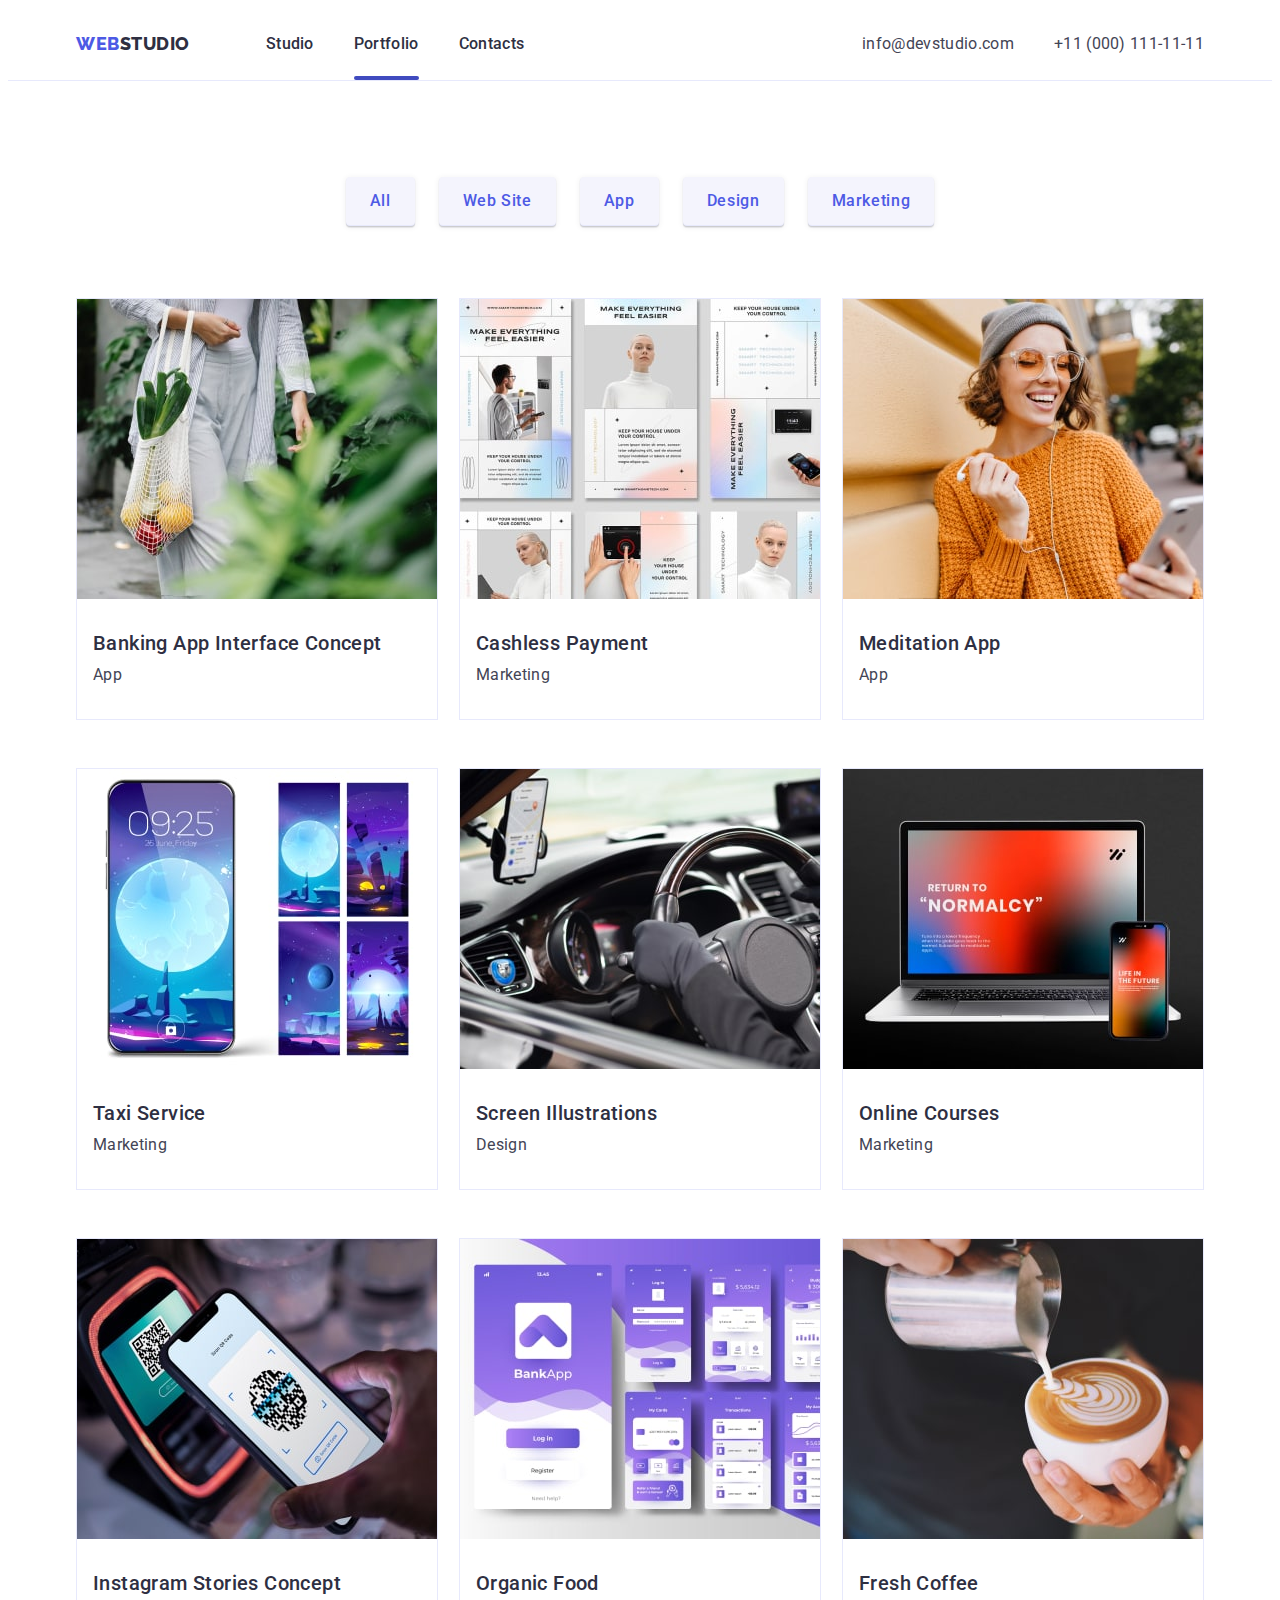
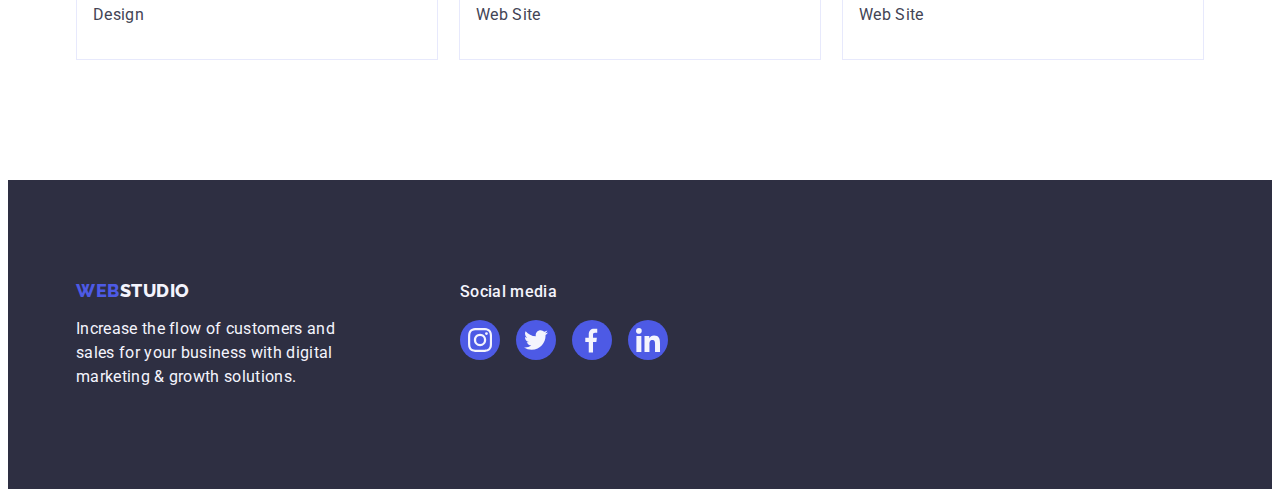
==== portfolio.html @ ac633e46 "Initial commit" ====
<!-- @format -->

<!DOCTYPE html>
<html lang="en">
  <head>
    <meta charset="UTF-8" />
    <meta http-equiv="X-UA-Compatible" content="IE=edge" />
    <meta name="viewport" content="width=device-width, initial-scale=1.0" />
    <title>WebStudio</title>
    <link rel="preconnect" href="https://fonts.googleapis.com" />
    <link rel="preconnect" href="https://fonts.gstatic.com" crossorigin />
    <link
      href="https://fonts.googleapis.com/css2?family=Raleway:wght@800&family=Roboto:wght@400;500;700;900&display=swap"
      rel="stylesheet"
    />
    <link
      rel="stylesheet"
      href="https://cdnjs.cloudflare.com/ajax/libs/modern-normalize/1.1.0/modern-normalize.min.css"
      integrity="sha512-wpPYUAdjBVSE4KJnH1VR1HeZfpl1ub8YT/NKx4PuQ5NmX2tKuGu6U/JRp5y+Y8XG2tV+wKQpNHVUX03MfMFn9Q=="
      crossorigin="anonymous"
      referrerpolicy="no-referrer"
    />
    <link href="https://unpkg.com/aos@2.3.1/dist/aos.css" rel="stylesheet" />

    <link rel="stylesheet" href="./css/styles.css" />
  </head>

  <!-- Main Page -->
  <body>
    <!-- Top Line -->
    <header class="header">
      <div class="container header-container">
        <nav class="header-nav">
          <a href="./index.html" class="logo link"
            >Web<span class="logo studio">Studio</span></a
          >
          <ul class="site-nav list">
            <li>
              <a class="item link" href="./index.html">Studio</a>
            </li>
            <li>
              <a class="item link current" href="./portfolio.html">Portfolio</a>
            </li>
            <li>
              <a class="item link" href="">Contacts</a>
            </li>
          </ul>
        </nav>

        <address class="address-container">
          <ul class="cont-nav list">
            <li class="header-cont-item">
              <a class="header-cont-list link" href="mailto:info@devstudio.com"
                >info@devstudio.com</a
              >
            </li>
            <li class="header-cont-item">
              <a
                class="header-cont-list link telephone"
                href="tel:+110001111111"
                >+11 (000) 111-11-11</a
              >
            </li>
          </ul>
        </address>
      </div>
    </header>
    <!-- main -->
    <main>
      <!-- Filter -->

      <section class="main-section">
        <div class="container container-main">
          <h1 hidden>Portfolio</h1>
          <ul class="navigation-list link">
            <li class="navigation-item">
              <button type="button" class="nav-button">All</button>
            </li>
            <li class="navigation-item">
              <button type="button" class="nav-button">Web Site</button>
            </li>
            <li class="navigation-item">
              <button type="button" class="nav-button">App</button>
            </li>
            <li class="navigation-item">
              <button type="button" class="nav-button">Design</button>
            </li>
            <li class="navigation-item">
              <button type="button" class="nav-button">Marketing</button>
            </li>
          </ul>

          <ul class="works-list">
            <li class="works-item">
              <a class="works-link link" href="">
                <div class="works-cover-wrap">
                  <img
                    class="works-photo"
                    src="./images/img1hw2.jpg"
                    alt="Banking App"
                    width="360"
                    height="300"
                  />
                  <p class="works-cover-text">
                    14 Stylish and User-Friendly App Design Concepts · Task
                    Manager App · Calorie Tracker App · Exotic Fruit Ecommerce
                    App · Cloud Storage App
                  </p>
                </div>
                <div class="works-description">
                  <h2 class="works-item-title">
                    Banking App Interface Concept
                  </h2>
                  <p class="works-item-text">App</p>
                </div>
              </a>
            </li>
            <li class="works-item">
              <a class="works-link link" href="">
                <div class="works-cover-wrap">
                  <img
                    class="works-photo"
                    src="./images/img2hw2.jpg"
                    alt="Payment"
                    width="360"
                    height="300"
                  />
                  <p class="works-cover-text">
                    14 Stylish and User-Friendly App Design Concepts · Task
                    Manager App · Calorie Tracker App · Exotic Fruit Ecommerce
                    App · Cloud Storage App
                  </p>
                </div>
                <div class="works-description">
                  <h2 class="works-item-title">Cashless Payment</h2>
                  <p class="works-item-text">Marketing</p>
                </div>
              </a>
            </li>
            <li class="works-item">
              <a class="works-link link" href="">
                <div class="works-cover-wrap">
                  <img
                    class="works-photo"
                    src="./images/img3hw2.jpg"
                    alt="Сomputer"
                    width="360"
                    height="300"
                  />
                  <p class="works-cover-text">
                    14 Stylish and User-Friendly App Design Concepts · Task
                    Manager App · Calorie Tracker App · Exotic Fruit Ecommerce
                    App · Cloud Storage App
                  </p>
                </div>
                <div class="works-description">
                  <h2 class="works-item-title">Meditation App</h2>
                  <p class="works-item-text">App</p>
                </div>
              </a>
            </li>
            <li class="works-item">
              <a class="works-link link" href="">
                <div class="works-cover-wrap">
                  <img
                    class="works-photo"
                    src="./images/img4hw2.jpg"
                    alt="Taxi"
                    width="360"
                    height="300"
                  />
                  <p class="works-cover-text">
                    14 Stylish and User-Friendly App Design Concepts · Task
                    Manager App · Calorie Tracker App · Exotic Fruit Ecommerce
                    App · Cloud Storage App
                  </p>
                </div>
                <div class="works-description">
                  <h2 class="works-item-title">Taxi Service</h2>
                  <p class="works-item-text">Marketing</p>
                </div>
              </a>
            </li>
            <li class="works-item">
              <a class="works-link link" href="">
                <div class="works-cover-wrap">
                  <img
                    class="works-photo"
                    src="./images/img5hw2.jpg"
                    alt="Telephone"
                    width="360"
                    height="300"
                  />
                  <p class="works-cover-text">
                    14 Stylish and User-Friendly App Design Concepts · Task
                    Manager App · Calorie Tracker App · Exotic Fruit Ecommerce
                    App · Cloud Storage App
                  </p>
                </div>
                <div class="works-description">
                  <h2 class="works-item-title">Screen Illustrations</h2>
                  <p class="works-item-text">Design</p>
                </div>
              </a>
            </li>
            <li class="works-item">
              <a class="works-link link" href="">
                <div class="works-cover-wrap">
                  <img
                    class="works-photo"
                    src="./images/img6hw2.jpg"
                    alt="Woman"
                    width="360"
                    height="300"
                  />
                  <p class="works-cover-text">
                    14 Stylish and User-Friendly App Design Concepts · Task
                    Manager App · Calorie Tracker App · Exotic Fruit Ecommerce
                    App · Cloud Storage App
                  </p>
                </div>
                <div class="works-description">
                  <h2 class="works-item-title">Online Courses</h2>
                  <p class="works-item-text">Marketing</p>
                </div>
              </a>
            </li>
            <li class="works-item">
              <a class="works-link link" href="">
                <div class="works-cover-wrap">
                  <img
                    class="works-photo"
                    src="./images/img7hw2.jpg"
                    alt="Stories"
                    width="360"
                    height="300"
                  />
                  <p class="works-cover-text">
                    14 Stylish and User-Friendly App Design Concepts · Task
                    Manager App · Calorie Tracker App · Exotic Fruit Ecommerce
                    App · Cloud Storage App
                  </p>
                </div>
                <div class="works-description">
                  <h2 class="works-item-title">Instagram Stories Concept</h2>
                  <p class="works-item-text">Design</p>
                </div>
              </a>
            </li>
            <li class="works-item">
              <a class="works-link link" href="">
                <div class="works-cover-wrap">
                  <img
                    class="works-photo"
                    src="./images/img8hw2.jpg"
                    alt="Food"
                    width="360"
                    height="300"
                  />
                  <p class="works-cover-text">
                    14 Stylish and User-Friendly App Design Concepts · Task
                    Manager App · Calorie Tracker App · Exotic Fruit Ecommerce
                    App · Cloud Storage App
                  </p>
                </div>
                <div class="works-description">
                  <h2 class="works-item-title">Organic Food</h2>
                  <p class="works-item-text">Web Site</p>
                </div>
              </a>
            </li>
            <li class="works-item">
              <a class="works-link link" href=""
                ><div class="works-cover-wrap">
                  <img
                    class="works-photo"
                    src="./images/img9hw2.jpg"
                    alt="Coffee"
                    width="360"
                    height="300"
                  />
                  <p class="works-cover-text">
                    14 Stylish and User-Friendly App Design Concepts · Task
                    Manager App · Calorie Tracker App · Exotic Fruit Ecommerce
                    App · Cloud Storage App
                  </p>
                </div>
                <div class="works-description">
                  <h2 class="works-item-title">Fresh Coffee</h2>
                  <p class="works-item-text">Web Site</p>
                </div>
              </a>
            </li>
          </ul>
        </div>
      </section>
    </main>

    <!-- Footer -->
    <footer class="footer">
      <section class="footer-section">
        <div class="container footer-container">
          <div class="footer-logo-container">
            <a class="footer link" href="./index.html"
              >Web<span class="footer-logo-studio">Studio</span></a
            >
            <p class="footer-text">
              Increase the flow of customers and sales for your business with
              digital marketing & growth solutions.
            </p>
          </div>

          <div class="footer-social-container">
            <h3 class="footer-title">Social media</h3>
            <ul class="social-list list">
              <li class="social-item">
                <a href="" class="social-link link">
                  <svg class="social-icon" width="24" height="24">
                    <use href="./images/icons.svg#icon-instagram-2"></use>
                  </svg>
                </a>
              </li>
              <li class="social-item">
                <a href="" class="social-link link">
                  <svg class="social-icon" width="24" height="24">
                    <use href="./images/icons.svg#icon-twitter-1"></use>
                  </svg>
                </a>
              </li>
              <li class="social-item">
                <a href="" class="social-link link">
                  <svg class="social-icon" width="34" height="34">
                    <use href="./images/icons.svg#icon-facebook-1"></use>
                  </svg>
                </a>
              </li>
              <li class="social-item">
                <a href="" class="social-link link">
                  <svg class="social-icon" width="24" height="24">
                    <use href="./images/icons.svg#icon-linkedin-1"></use>
                  </svg>
                </a>
              </li>
            </ul>
          </div>
        </div>
      </section>
    </footer>
    <script src="./js/modal.js"></script>
    <script src="https://unpkg.com/aos@2.3.1/dist/aos.js"></script>
    <script>
      AOS.init();
    </script>
  </body>
</html>
---- css/styles.css ----
/** @format */

:root {
  --primary-text-color: #2e2f42;
  --hero-text: #ffffff;
  --accent-color: #4d5ae5;
  --title-text-color: #434455;
  --button-hover-focus: #404bbf;
  --bg-gradient: rgba(46, 47, 66, 0.7), rgba(46, 47, 66, 0.7);
}
body {
  background-color: var(--hero-text);
  color: var(--primary-text-color);
  font-family: "Roboto", sans-serif;
  color: var(--title-text-color);
}
button {
  border-radius: 4px;
}
address {
  font-style: normal;
}
ul {
  list-style: none;
  margin: 0;
  padding-left: 0;
}
p,
h1,
h2,
h3,
h4,
h5,
h6 {
  margin: 0;
}
* {
  box-sizing: border-box;
}
img {
  display: block;
}
.link {
  text-decoration: none;
}
.container {
  max-width: 1158px;
  margin: 0 auto;
  padding: 0 15px;
}

/************************* Header *************************/
.header {
  border-bottom: 1px solid #e7e9fc;
}
.header-container {
  display: flex;
  justify-content: center;
  align-items: center;
}
.logo {
  font-family: "Raleway", sans-serif;
  font-weight: 800;
  font-size: 18px;
  line-height: 1.17;
  letter-spacing: 0.03em;
  color: var(--accent-color);
  text-transform: uppercase;
  align-items: center;
}
.logo.studio {
  font-family: "Raleway", sans-serif;
  font-weight: 800;
  font-size: 18px;
  line-height: 1.17;
  letter-spacing: 0.03em;
  color: var(--primary-text-color);
  text-transform: uppercase;
  align-items: center;
}
.logo .link:is(:focus, :hover) {
  color: var(--button-hover-focus);
}

.logo .link {
  margin-right: 76px;
}
.site-nav .link {
  font-weight: 500;
  font-size: 16px;
  line-height: 1.5;
  letter-spacing: 0.02em;
  color: var(--primary-text-color);
  flex: none;
  transition: color 250ms linear;
  transition-timing-function: cubic-bezier(0.4, 0, 0.2, 1);
}
.site-nav .link:is(:focus, :hover) {
  color: var(--button-hover-focus);
}

.link .current {
  color: var(--primary-text-color);
  font-weight: 500;
  font-size: 16px;
  line-height: 1, 5;
  letter-spacing: 0.02em;
  flex: none;
}
.cont-nav .link:is(:focus, :hover) {
  color: var(--button-hover-focus);
}
.header-cont-list {
  font-size: 16px;
  line-height: 1.5;
  letter-spacing: 0.02em;
  color: var(--title-text-color);
}
.telephone {
  margin-left: 40px;
}
.address-container {
  font-style: normal;
  margin-left: auto;
}
.header-nav {
  display: flex;
  justify-content: space-between;
  align-items: center;
  margin: 0;
}
.site-nav {
  display: flex;
  gap: 40px;
  margin-left: 76px;
}
.cont-nav {
  display: flex;
}
.header {
  padding-top: 24px;
  padding-bottom: 24px;
}
.current {
  position: relative;
}
.current::after {
  content: "";
  width: 100%;
  height: 4px;
  background: #404bbf;
  border-radius: 2px;
  position: absolute;
  left: 0;
  bottom: -27px;
}
/* ************************ Hero *************************/
.hero-section {
  background-color: var(--primary-text-color);
  background-image: linear-gradient(var(--bg-gradient)), url(../images/hero.jpg);
  background-repeat: no-repeat;
  background-position: center;
  background-size: cover;
  max-width: 1440px;
  margin: auto;
}
.hero-container {
  text-align: center;
  align-content: center;
  width: 1440px;
  height: 594px;
  padding-top: 186px;
  padding-bottom: 186px;
}
.hero-title {
  font-size: 56px;
  line-height: 1.07;
  letter-spacing: 0.02em;
  color: var(--hero-text);
  text-align: center;
  max-width: 496px;
  margin: auto;
  margin-bottom: 48px;
}

/************************* Button *************************/
.button-hero {
  font-family: "Roboto", sans-serif;
  font-weight: 500;
  font-size: 16px;
  line-height: 1.5;
  letter-spacing: 0.04em;
  background-color: var(--accent-color);
  color: var(--hero-text);
  cursor: pointer;

  align-items: center;
  padding: 16px 32px;
  border-radius: 4px;
  margin: 0 auto;
  display: inline-block;
  padding-left: auto;
  padding-right: auto;
  border: transparent;
  transition: color 250ms linear;
  transition-timing-function: cubic-bezier(0.4, 0, 0.2, 1);
}
.button-hero:is(:hover, :focus) {
  background-color: var(--button-hover-focus);
}

/************************* Section 2 *************************/
.advantage-title {
  color: var(--primary-text-color);
  font-weight: 500;
  font-size: 20px;
  line-height: 1.2;
  letter-spacing: 0.02em;
}
.advantage-text {
  line-height: 1.5;
  letter-spacing: 0.02em;
  color: var(--title-text-color);
  margin-top: 8px;
}
.advantage-list {
  display: flex;
  gap: 24px;
  align-items: flex-start;
}
.advantage-item {
  flex-basis: calc((100%-72px) / 4);
}
.advantage-container {
  padding-left: 15px;
  padding-right: 15px;
  width: 1158px;
}
.section-advantage {
  padding-top: 120px;
}
.adv-icon-list {
  display: flex;
  justify-content: center;
  align-items: center;
  width: 264px;
  height: 112px;
  background-color: #f4f4fd;
  margin-bottom: 8px;
}
.adv-icon {
  display: inline-block;
  border-radius: 4px;
}
/************************* Section 3 *************************/
.section-work {
  padding-top: 120px;
  padding-bottom: 120px;
}
.work-title {
  font-size: 36px;
  line-height: 1.11;
  text-align: center;
  letter-spacing: 0.02em;
  text-transform: capitalize;
  color: var(--primary-text-color);
  margin: auto;
}
.work-list {
  display: flex;
  justify-content: space-between;
  margin-top: 72px;
}
.work-item {
  width: calc((100 - 72px) / 3);
  display: block;
}
.container-work {
  padding-left: 15px;
  padding-right: 15px;
  width: 1158px;
}

/************************* Section 4 *************************/
.section-team {
  background-color: #f4f4fd;
  padding-top: 120px;
  padding-bottom: 120px;
}
.team-title {
  font-size: 36px;
  line-height: 1.11;
  text-align: center;
  letter-spacing: 0.02em;
  text-transform: capitalize;
  color: var(--primary-text-color);
  margin: auto;
}
.team-photo {
  background-color: var(--hero-text);
  display: block;
}
.team-item-title {
  font-weight: 500;
  font-size: 20px;
  line-height: 1.2;
  text-align: center;
  letter-spacing: 0.02em;
  color: var(--primary-text-color);
  margin-bottom: 8px;
  flex: none;
  white-space: nowrap;
}
.team-item-text {
  font-size: 16px;
  line-height: 1.5;
  text-align: center;
  letter-spacing: 0.02em;
  color: var(--title-text-color);
  white-space: nowrap;
  margin-bottom: 8px;
}
.team-item {
  background-color: var(--hero-text);
  width: calc((100 - 96px) / 4);
  display: block;
  background: #ffffff;
  box-shadow: 0px 1px 6px rgba(46, 47, 66, 0.08),
    0px 1px 1px rgba(46, 47, 66, 0.16), 0px 2px 1px rgba(46, 47, 66, 0.08);
  border-radius: 0px 0px 4px 4px;
}
.team-container {
  width: 1440px;
}
.team-list {
  display: flex;
  justify-content: space-between;
  gap: 24px;
  margin-top: 72px;
  box-shadow: 0px 1px 6px rgba(46, 47, 66, 0.08),
    0px 1px 1px rgba(46, 47, 66, 0.16), 0px 2px 1px rgba(46, 47, 66, 0.08);
  border-radius: 0px 0px 4px 4px;
}
.expert {
  margin: 32px 16px;
  align-items: center;
  justify-content: center;
}
.team-soc-list {
  display: flex;
  justify-content: center;
  gap: 24px;
}
.team-soc-item {
  width: 40px;
  height: 40px;
  color: #434455;
}
.team-soc-link {
  width: 100%;
  height: 100%;
  border-radius: 50%;
  background-color: #4d5ae5;
  display: flex;
  align-items: center;
  justify-content: center;
  color: #434455;
  transition: background-color 250ms linear, color 250ms linear;
  transition-timing-function: cubic-bezier(0.4, 0, 0.2, 1);
}
.team-soc-icon {
  fill: var(--hero-text);
  align-items: center;
  justify-content: center;
}
.team-soc-link:hover,
.team-soc-link:focus {
  background-color: var(--button-hover-focus);
}

/***************************** Customers ****************************/
.section-customers {
  padding-top: 120px;
  padding-bottom: 120px;
}
.container {
  width: 1440px;
}
.cust-title {
  font-family: "Roboto";
  font-style: normal;
  font-weight: 700;
  font-size: 36px;
  line-height: 40px;
  letter-spacing: 0.02em;
  text-align: center;
  text-transform: capitalize;
  color: var(--primary-text-color);
}
.cust-list {
  display: flex;
  justify-content: center;
  gap: 24px;
  margin-top: 72px;
}
.cust-link {
  width: 168px;
  height: 88px;
  border: 1px solid #8e8f99;
  border-radius: 4px;
  justify-content: center;
  align-items: center;
  display: flex;
  transition: color 250ms linear;
  transition-timing-function: cubic-bezier(0.4, 0, 0.2, 1);
}
.cust-icon {
  width: 104px;
  max-height: 56px;
  fill: #8e8f99;
  object-fit: contain;
}
.cust-link:is(:hover, :focus) {
  border: 1px solid var(--button-hover-focus);
}
.cust-link:is(:hover, :focus) .cust-icon {
  fill: var(--button-hover-focus);
}

/***************************** Footer *****************************/
.footer-section {
  padding-top: 100px;
  padding-bottom: 100px;
  display: flex;
}
.footer-container {
  padding-left: 15px;
  padding-right: 15px;
  display: flex;
}

.footer-social-container {
  margin-left: 120px;
}

.footer {
  background-color: var(--primary-text-color);
}
.footer-section .link {
  text-decoration: none;
  font-family: "Raleway", sans-serif;
  font-weight: 800;
  font-size: 18px;
  line-height: 1.17;
  letter-spacing: 0.03em;
  text-transform: uppercase;
  color: var(--accent-color);
}
.footer-logo-studio {
  font-weight: 800;
  font-size: 18px;
  line-height: 1.17;
  letter-spacing: 0.03em;
  text-transform: uppercase;
  color: #f4f4fd;
  margin-bottom: 16px;
}
.footer-text {
  font-size: 16px;
  line-height: 1.5;
  letter-spacing: 0.02em;
  color: #f4f4fd;
  width: 264px;
  margin-top: 16px;
}
.footer-title {
  font-family: "Roboto";
  font-style: normal;
  font-weight: 500;
  font-size: 16px;
  line-height: 24px;
  letter-spacing: 0.02em;
  color: #f4f4fd;
  margin-bottom: 16px;
}
.social-list {
  display: flex;
  gap: 16px;
}
.social-item {
  width: 40px;
  height: 40px;
  color: #f4f4fd;
}
.social-link {
  width: 100%;
  height: 100%;
  border-radius: 50%;
  background-color: var(--accent-color);
  display: flex;
  align-items: center;
  justify-content: center;
  transition: background-color 250ms linear, color 250ms linear;
  transition-timing-function: cubic-bezier(0.4, 0, 0.2, 1);
}
.social-icon {
  fill: #f4f4fd;
  align-items: center;
  justify-content: center;
}
.social-link:hover,
.social-link:focus {
  background-color: #31d0aa;
}

/*************************** Backdrop ***************************/
.backdrop {
  width: 100%;
  height: 100%;
  position: fixed;
  top: 0;
  background-color: rgba(46, 47, 66, 0.4);
  transition: opacity 250ms linear, visibility 250ms linear;
}
.modal {
  width: 408px;
  min-height: 576px;
  background-color: #fcfcfc;
  box-shadow: 0px 1px 1px rgba(0, 0, 0, 0.14), 0px 1px 3px rgba(0, 0, 0, 0.12),
    0px 2px 1px rgba(0, 0, 0, 0.2);
  border-radius: 4px;
  position: absolute;
  top: 50%;
  left: 50%;
  transform: translate(-50%, -50%) scale(1);
  transition: transform 250ms linear;
  transition-timing-function: cubic-bezier(0.4, 0, 0.2, 1);
  padding: 24px;
}
.backdrop.is-hidden .modal {
  transform: translate(-50%, -50%) scale(0);
}
.modal-close-btn {
  width: 24px;
  height: 24px;
  margin-left: auto;
  display: block;
  justify-content: center;
  align-items: center;
  background: #e7e9fc;
  border: 1px solid rgba(0, 0, 0, 0.1);
  border-radius: 50%;
  transition: background-color;
}
.is-hidden {
  opacity: 0;
  visibility: hidden;
  pointer-events: none;
}

/*************************** Portfolio  ****************************/

/* button */
.nav-button {
  font-family: "Roboto", sans-serif;
  font-weight: 500;
  font-size: 16px;
  line-height: 1.5;
  letter-spacing: 0.04em;
  background-color: #f4f4fd;
  color: var(--accent-color);
  cursor: pointer;
  padding: 12px 24px;
  border: transparent;
  border-bottom: 1px solid #e7e9fc;
  box-shadow: 0px 2px 1px rgba(46, 47, 66, 0.08),
    0px 1px 1px rgba(46, 47, 66, 0.16), 0px 1px 6px rgba(46, 47, 66, 0.08);
  transition: background-color 250ms linear, color 250ms linear;
  transition-timing-function: cubic-bezier(0.4, 0, 0.2, 1);
}
.nav-button:last-child {
  margin-right: 0;
}
.nav-button:hover,
.nav-button:focus {
  background-color: var(--button-hover-focus);
  color: var(--hero-text);
  border: transparent;
  box-shadow: 0px 3px 1px rgba(0, 0, 0, 0.1), 0px 2px 1px rgba(0, 0, 0, 0.08),
    0px 2px 2px rgba(0, 0, 0, 0.12);
}

/* Portfolio */
.works-item-title {
  font-weight: 500;
  font-size: 20px;
  line-height: 1.2;
  letter-spacing: 0.02em;
  color: var(--primary-text-color);
  margin-bottom: 8px;
}
.works-item-text {
  font-size: 16px;
  line-height: 1.5;
  letter-spacing: 0.02em;
  color: var(--title-text-color);
}
.works-item {
  flex-basis: calc((100 - 72px) / 3);
  border: 1px solid #e7e9fc;
  position: relative;
}

.works-list {
  display: flex;
  justify-content: space-between;
  flex-wrap: wrap;
  row-gap: 48px;
}

.navigation-list {
  display: flex;
  justify-content: center;
  margin-bottom: 72px;
  gap: 24px;
}
.container-main {
  margin: 0;
  max-width: 1440px;
  padding: 0 156px;
  margin: 0 auto;
  padding-left: 15px;
  padding-right: 15px;
  width: 1158px;
}
.works-description {
  padding-top: 32px;
  padding-bottom: 32px;
  padding-left: 16px;
}
.main-section {
  padding-top: 96px;
  padding-bottom: 120px;
}
.works-photo {
  display: block;
}
.works-cover-text {
  position: absolute;
  top: 0;
  font-family: "Roboto";
  font-style: normal;
  letter-spacing: 0.02em;
  font-weight: 400;
  font-size: 16px;
  color: #f4f4fd;
  background-color: #4d5ae5;
  padding: 40px 32px;
  height: 100%;
  transform: translateY(100%);
  transition: transform 250ms linear;
}
.works-cover-wrap {
  position: relative;
  overflow: hidden;
}
.works-link {
  display: block;
  transition: color 250ms linear;
  transition-timing-function: cubic-bezier(0.4, 0, 0.2, 1);
}
.works-link:is(:hover, :focus) {
  box-shadow: 0px 3px 1px rgba(0, 0, 0, 0.1), 0px 2px 1px rgba(0, 0, 0, 0.08),
    0px 2px 2px rgba(0, 0, 0, 0.12);
  transition: color 250ms linear;
  transition-timing-function: cubic-bezier(0.4, 0, 0.2, 1);
}
.works-link:hover .works-cover-text {
  transform: translate(0);
}
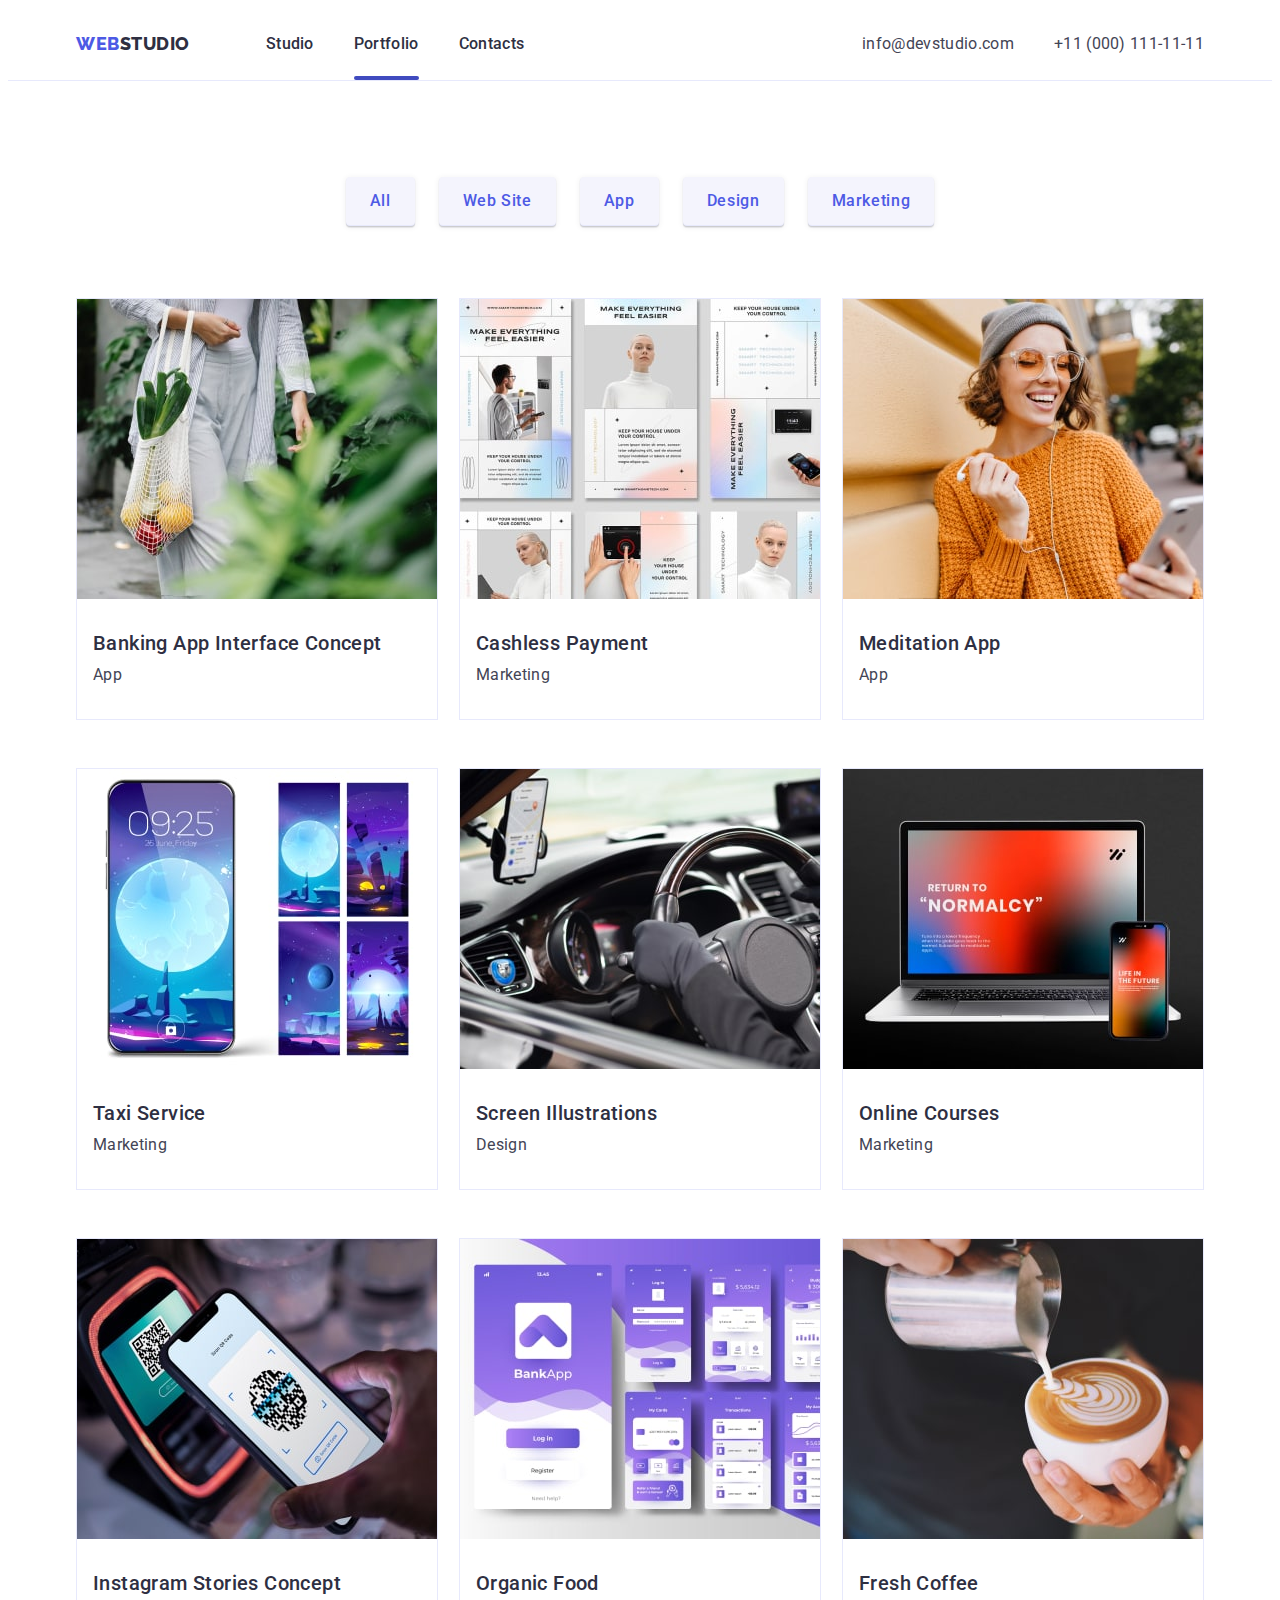
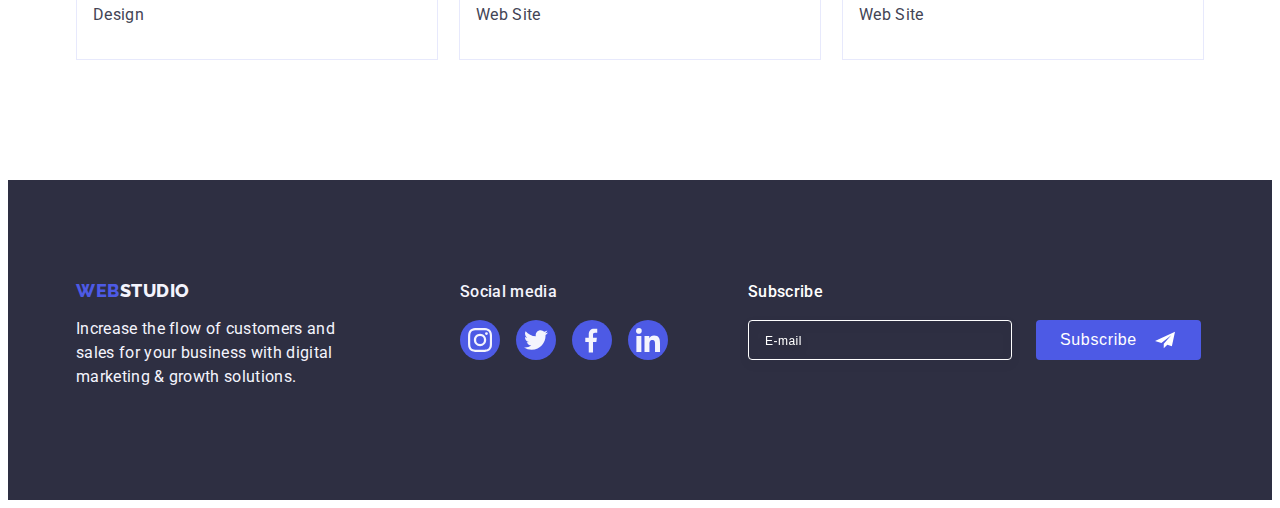
==== commit 8fae5a04: "HW-06" ====
--- a/portfolio.html
+++ b/portfolio.html
@@ -343,6 +343,19 @@
               </li>
             </ul>
           </div>
+          <div class="conteiner-input">
+            <p class="footer-form-title">Subscribe</p>
+            <form class="footer-form">
+              <div class="footer-field">
+                <input class="footer-email-input" type="text" name="user-name" placeholder="E-mail" required>
+              <button class="footer-modal-btn btn" type="submit">Subscribe
+              <svg class="modal-btn-icon">
+                <use href="./images/icons.svg#icon-Frame""></use>
+              </svg>
+            </button>
+              </div>
+            </form>
+          </div>
         </div>
       </section>
     </footer>
--- a/css/styles.css
+++ b/css/styles.css
@@ -11,7 +11,7 @@
 body {
   background-color: var(--hero-text);
   color: var(--primary-text-color);
-  font-family: "Roboto", sans-serif;
+  font-family: 'Roboto', sans-serif;
   color: var(--title-text-color);
 }
 button {
@@ -59,7 +59,7 @@
   align-items: center;
 }
 .logo {
-  font-family: "Raleway", sans-serif;
+  font-family: 'Raleway', sans-serif;
   font-weight: 800;
   font-size: 18px;
   line-height: 1.17;
@@ -69,7 +69,7 @@
   align-items: center;
 }
 .logo.studio {
-  font-family: "Raleway", sans-serif;
+  font-family: 'Raleway', sans-serif;
   font-weight: 800;
   font-size: 18px;
   line-height: 1.17;
@@ -145,7 +145,7 @@
   position: relative;
 }
 .current::after {
-  content: "";
+  content: '';
   width: 100%;
   height: 4px;
   background: #404bbf;
@@ -185,7 +185,7 @@
 
 /************************* Button *************************/
 .button-hero {
-  font-family: "Roboto", sans-serif;
+  font-family: 'Roboto', sans-serif;
   font-weight: 500;
   font-size: 16px;
   line-height: 1.5;
@@ -387,7 +387,7 @@
   width: 1440px;
 }
 .cust-title {
-  font-family: "Roboto";
+  font-family: 'Roboto';
   font-style: normal;
   font-weight: 700;
   font-size: 36px;
@@ -438,17 +438,15 @@
   padding-right: 15px;
   display: flex;
 }
-
 .footer-social-container {
   margin-left: 120px;
 }
-
 .footer {
   background-color: var(--primary-text-color);
 }
 .footer-section .link {
   text-decoration: none;
-  font-family: "Raleway", sans-serif;
+  font-family: 'Raleway', sans-serif;
   font-weight: 800;
   font-size: 18px;
   line-height: 1.17;
@@ -474,7 +472,7 @@
   margin-top: 16px;
 }
 .footer-title {
-  font-family: "Roboto";
+  font-family: 'Roboto';
   font-style: normal;
   font-weight: 500;
   font-size: 16px;
@@ -513,56 +511,301 @@
   background-color: #31d0aa;
 }
 
+/************************** Footer-Input **************************/
+.footer-field{
+  display: flex;
+}
+.conteiner-input {
+  margin-left: 80px;
+  width:453px;
+}
+.footer-form {
+  width: 453px;
+  min-height: 80px;
+}
+.footer-form-title {
+  font-weight: 500;
+  font-size: 16px;
+  line-height: 1.5;
+  letter-spacing: 0.02em;
+  color: #ffffff;
+  margin-bottom: 16px;
+  display: flex;
+}
+.footer-email-input {
+  margin-right: 24px;
+  width: 264px;
+  height: 40px;
+  border: none;
+  border: 1px solid #FFFFFF;
+  border-radius: 4px;
+  filter: drop-shadow(0px 4px 4px rgba(0, 0, 0, 0.15));
+  background-color: transparent;
+  padding: 8px 16px;
+}
+.footer-email-input::placeholder{
+font-weight: 400;
+font-size: 12px;
+line-height: 2;
+display: flex;
+align-items: center;
+letter-spacing: 0.04em;
+color: #FFFFFF;
+}
+.input:focus{
+  border-color: #4d5ae5;
+}
+.modal-btn-icon{
+  margin-left: 16px;
+  fill: #ffffff;
+  width: 24px;
+  height: 20px;
+}
+.footer-modal-btn {
+  display: flex;
+  align-items: center;
+  justify-content: center;
+  text-align: center;
+  font-weight: 500;
+  font-size: 16px;
+  line-height: 1.5;
+  letter-spacing: 0.04em;
+  color: #ffffff;
+  background: #4d5ae5;
+  padding: 8px 24px;
+  border: none;
+  outline: transparent;
+}
+.btn:is(:focus , :hover){
+  background: #404bbf;
+  transition: 250ms linear, color 250ms linear;
+  transition-timing-function: cubic-bezier(0.4, 0, 0.2, 1);
+}
 /*************************** Backdrop ***************************/
 .backdrop {
+  position: fixed;
+  top: 0;
+  left: 0;
   width: 100%;
   height: 100%;
-  position: fixed;
-  top: 0;
+  opacity: 1;
+  transition: opacity 250ms var(--time-animation);
+
   background-color: rgba(46, 47, 66, 0.4);
-  transition: opacity 250ms linear, visibility 250ms linear;
-}
+}
+
+.backdrop.is-hidden {
+  visibility: hidden;
+  opacity: 0;
+  pointer-events: none;
+}
+
+.backdrop.is-hidden .modal {
+  transform: translate(-50%, -50%) scale(1.3);
+}
+
 .modal {
-  width: 408px;
-  min-height: 576px;
+  position: absolute;
+  top: 50%;
+  left: 50%;
+  transform: translate(-50%, -50%) scale(1);
+  transition: transform 250ms var(--time-animation);
+
+  min-width: 408px;
+  min-height: 584px;
+  padding: 72px 24px 24px 24px;
+
   background-color: #fcfcfc;
   box-shadow: 0px 1px 1px rgba(0, 0, 0, 0.14), 0px 1px 3px rgba(0, 0, 0, 0.12),
     0px 2px 1px rgba(0, 0, 0, 0.2);
   border-radius: 4px;
+}
+
+.modal-close {
   position: absolute;
-  top: 50%;
-  left: 50%;
-  transform: translate(-50%, -50%) scale(1);
-  transition: transform 250ms linear;
-  transition-timing-function: cubic-bezier(0.4, 0, 0.2, 1);
-  padding: 24px;
-}
-.backdrop.is-hidden .modal {
-  transform: translate(-50%, -50%) scale(0);
-}
-.modal-close-btn {
+  top: 24px;
+  right: 24px;
+
+  display: flex;
+  justify-content: center;
+  align-items: center;
   width: 24px;
   height: 24px;
-  margin-left: auto;
-  display: block;
-  justify-content: center;
-  align-items: center;
-  background: #e7e9fc;
+
+  color: var(--item-text-color);
+  background-color: var(--accent-color);
   border: 1px solid rgba(0, 0, 0, 0.1);
   border-radius: 50%;
-  transition: background-color;
-}
-.is-hidden {
-  opacity: 0;
-  visibility: hidden;
+  cursor: pointer;
+}
+
+.modal-close-icon {
+  fill: currentColor;
+}
+
+.modal-close:active {
+  color: var(--white);
+  background-color: var(--button-color-ocean);
+  filter: drop-shadow(0px 4px 4px rgba(0, 0, 0, 0.25));
+}
+
+.modal-form {
+  display: flex;
+  flex-direction: column;
+}
+
+.modal-title {
+  font-weight: 500;
+  font-size: 16px;
+  line-height: 1.5;
+  text-align: center;
+  letter-spacing: 0.02em;
+  color: var(--item-text-color);
+
+  margin-bottom: 16px;
+}
+
+.modal-item {
+  display: flex;
+  flex-wrap: wrap;
+  position: relative;
+  gap: 4px;
+}
+
+.modal-input {
+  width: 100%;
+  height: 40px;
+  padding-left: 38px;
+  border: 1px solid rgba(46, 47, 66, 0.4);
+  border-radius: 4px;
+  transition: border 250ms var(--time-animation);
+}
+
+.modal-input:focus {
+  border: 1px solid var(--logo-color-iris);
+}
+
+.modal-input:focus + .form-icon {
+  color: var(--logo-color-iris);
+}
+
+.form-icon {
+  position: absolute;
+  left: 16px;
+  bottom: 8px;
+
+  fill: currentColor;
+
+  transition: color 250ms var(--time-animation);
   pointer-events: none;
 }
 
+.modal-form textarea::placeholder {
+  font-size: 12px;
+  line-height: 1.17;
+  letter-spacing: 0.04em;
+  color: rgba(46, 47, 66, 0.4);
+}
+
+textarea {
+  width: 100%;
+  height: 120px;
+  padding: 8px 16px;
+  border: 1px solid rgba(46, 47, 66, 0.4);
+  border-radius: 4px;
+  resize: none;
+}
+
+.modal-label {
+  font-size: 12px;
+  line-height: 1.17;
+  letter-spacing: 0.04em;
+  color: #8e8f99;
+}
+
+.modal-item:nth-child(n + 2) {
+  margin-top: 8px;
+}
+
+.modal-checkbox {
+  margin-top: 16px;
+  display: flex;
+  align-items: center;
+}
+
+.checkbox {
+  position: absolute;
+  width: 1px;
+  height: 1px;
+  margin: -1px;
+  border: 0;
+  padding: 0;
+  white-space: nowrap;
+  clip-path: inset(100%);
+  clip: rect(0 0 0 0);
+  overflow: hidden;
+}
+
+.checkbox:checked + .icon-policy {
+  background-color: #404bbf;
+  border: 1px solid #404bbf;
+}
+
+.icon-policy {
+  display: flex;
+  justify-content: center;
+  align-items: center;
+  border: 1px solid rgba(46, 47, 66, 0.4);
+  border-radius: 2px;
+  width: 16px;
+  height: 16px;
+  transition: background-color 250ms var(--time-animation),
+    border 250ms var(--time-animation);
+}
+
+.policy-tex {
+  margin-left: 8px;
+  font-size: 12px;
+  line-height: 1.17;
+  letter-spacing: 0.04em;
+  color: #8e8f99;
+}
+
+.policy-link {
+  font-size: 12px;
+  line-height: 1.33;
+  letter-spacing: 0.04em;
+  color: var(--logo-color-iris);
+}
+
+.send-btn {
+  position: absolute;
+  bottom: 24px;
+  left: 50%;
+  transform: translateX(-50%);
+
+  padding: 16px 32px;
+
+  width: 169px;
+  height: 56px;
+
+  background: #4d5ae5;
+  box-shadow: 0px 4px 4px rgba(0, 0, 0, 0.15);
+  border: none;
+  border-radius: 4px;
+
+  font-family: "Roboto", sans-serif;
+  font-style: normal;
+  font-weight: 500;
+  font-size: 16px;
+  line-height: 1.5;
+  letter-spacing: 0.04em;
+  color: #ffffff;
+  cursor: pointer;}
 /*************************** Portfolio  ****************************/
-
 /* button */
 .nav-button {
-  font-family: "Roboto", sans-serif;
+  font-family: 'Roboto', sans-serif;
   font-weight: 500;
   font-size: 16px;
   line-height: 1.5;
@@ -590,7 +833,7 @@
     0px 2px 2px rgba(0, 0, 0, 0.12);
 }
 
-/* Portfolio */
+/************************** Portfolio **************************/
 .works-item-title {
   font-weight: 500;
   font-size: 20px;
@@ -610,14 +853,12 @@
   border: 1px solid #e7e9fc;
   position: relative;
 }
-
 .works-list {
   display: flex;
   justify-content: space-between;
   flex-wrap: wrap;
   row-gap: 48px;
 }
-
 .navigation-list {
   display: flex;
   justify-content: center;
@@ -648,7 +889,7 @@
 .works-cover-text {
   position: absolute;
   top: 0;
-  font-family: "Roboto";
+  font-family: 'Roboto';
   font-style: normal;
   letter-spacing: 0.02em;
   font-weight: 400;
